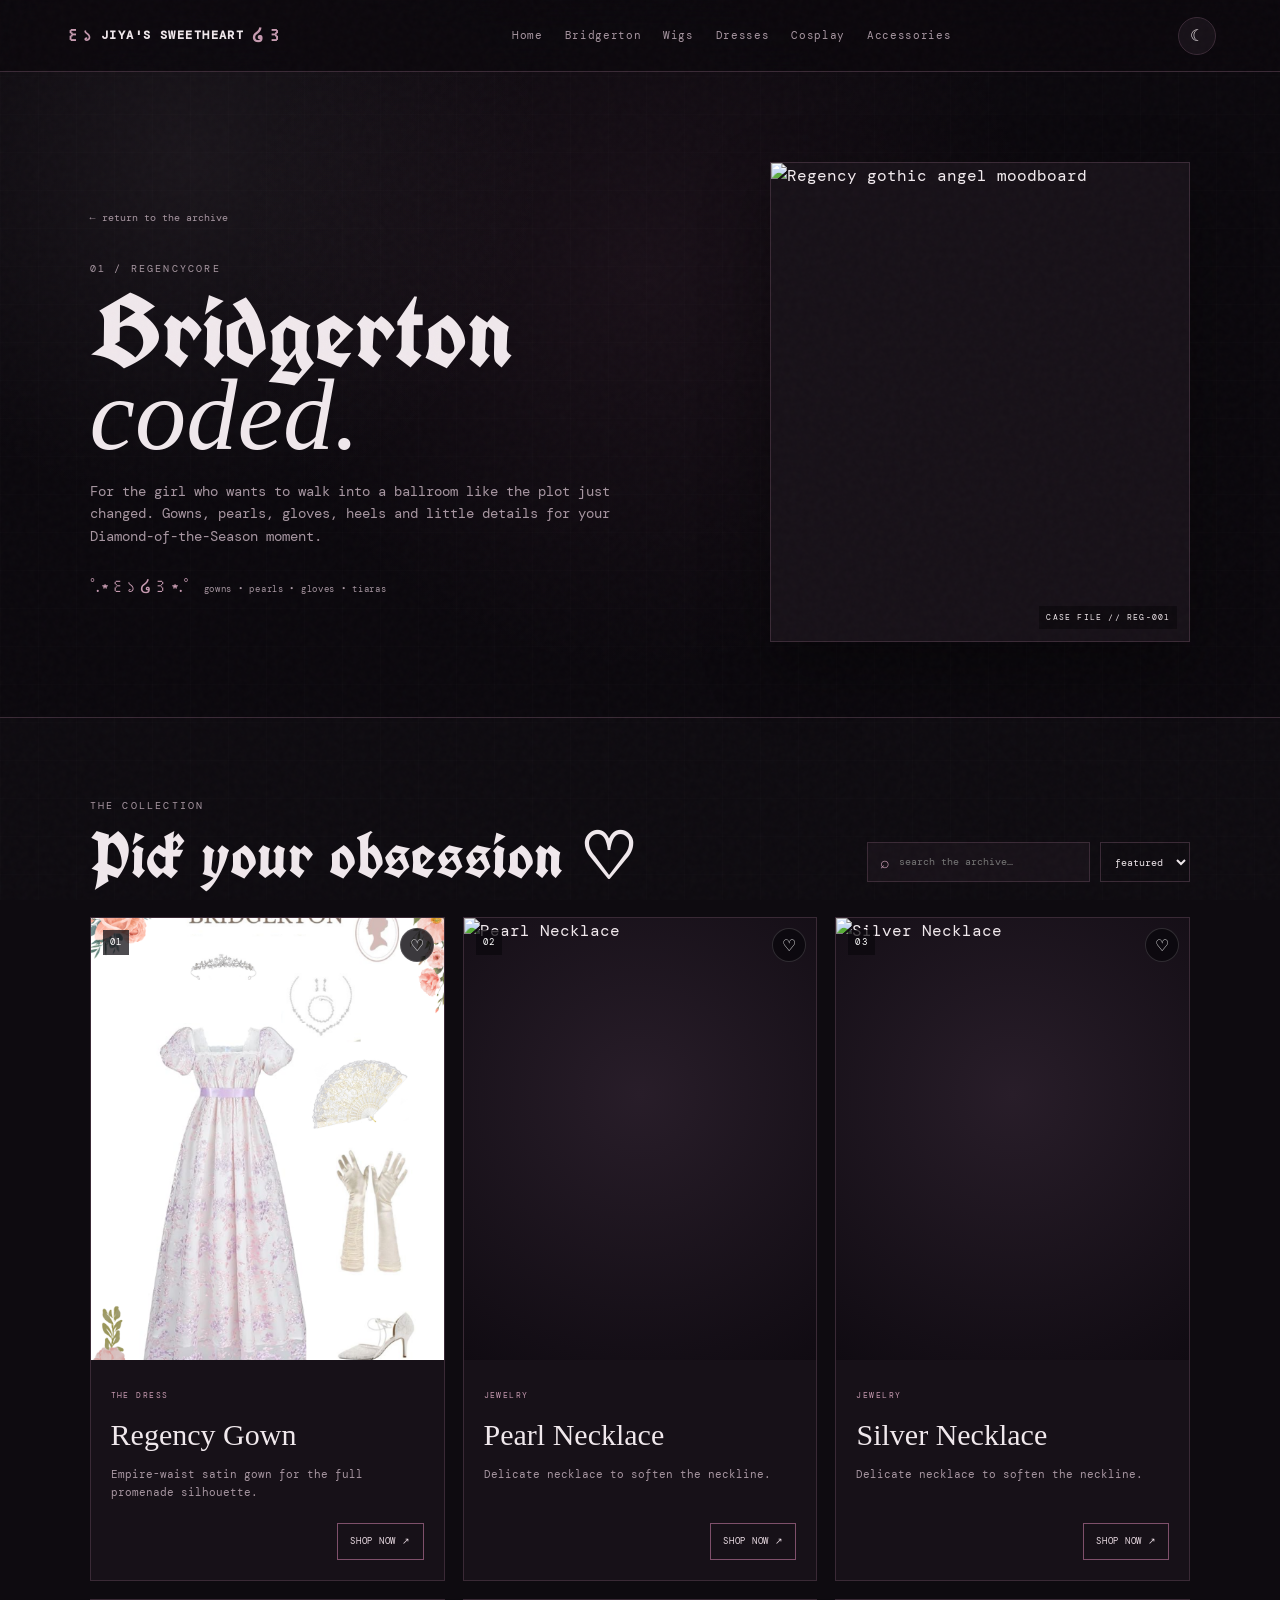
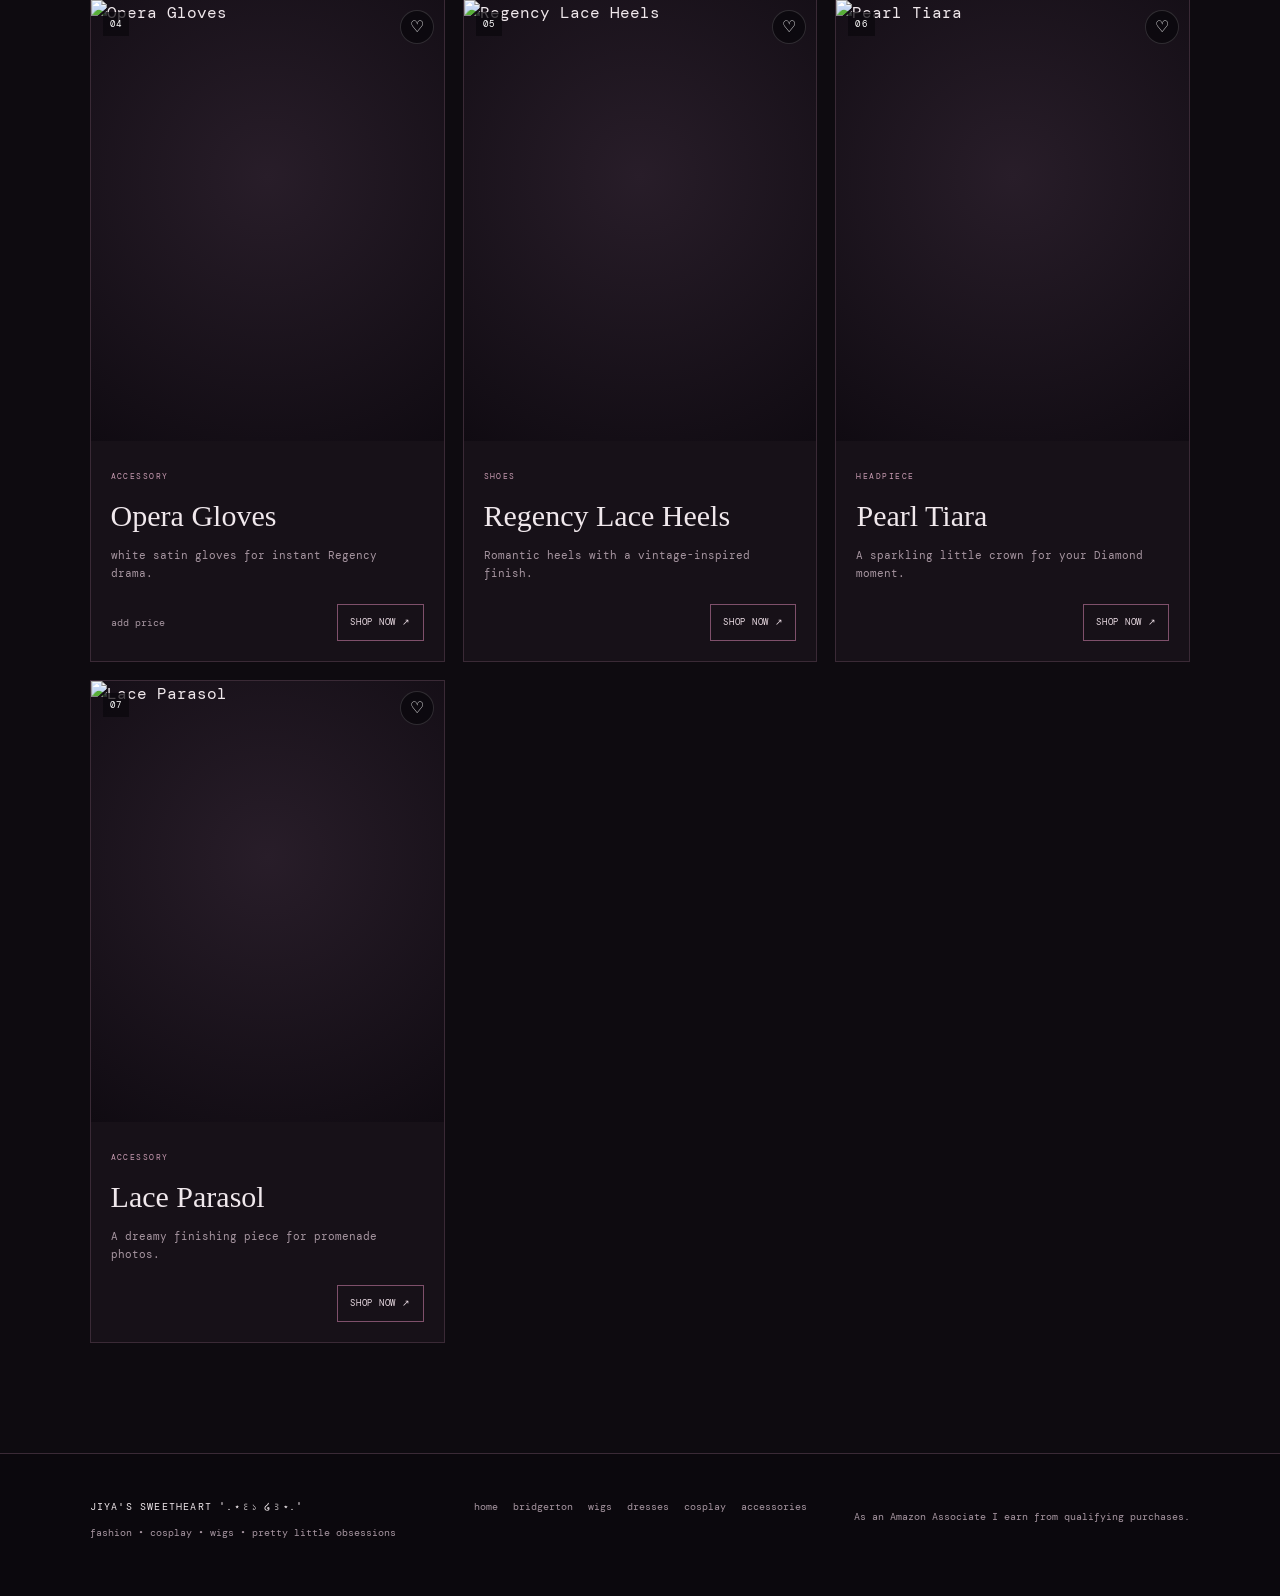
==== bridgerton.html @ 3129eb5d "first" ====
<!DOCTYPE html>
<html lang="en">
<head>
  <meta charset="UTF-8">
  <meta name="viewport" content="width=device-width, initial-scale=1.0">
  <meta name="description" content="Shop a romantic Regencycore collection of gowns, gloves, jewelry, heels and tiaras.">
  <meta name="theme-color" content="#0b080d">
  <title>Bridgerton • Jiya's Sweetheart</title>
  <link rel="stylesheet" href="style.css">
</head>
<body data-page="bridgerton">
  <div class="noise"></div>
  <div id="particles" aria-hidden="true"></div>

  <header class="site-header">
    <a class="brand" href="index.html" aria-label="Jiya's Sweetheart home">
      <span class="brand-wing">꒰১</span>
      <span>JIYA'S SWEETHEART</span>
      <span class="brand-wing">໒꒱</span>
    </a>
    <button class="mobile-menu" aria-label="Open menu">☰</button>
    <nav class="main-nav">
      <a href="index.html">Home</a>
      <a href="bridgerton.html">Bridgerton</a>
      <a href="wigs.html">Wigs</a>
      <a href="dresses.html">Dresses</a>
      <a href="cosplay.html">Cosplay</a>
      <a href="accessories.html">Accessories</a>
    </nav>
    <button class="theme-btn" id="themeToggle" title="Toggle atmosphere">☾</button>
  </header>

  <main>
    <section class="category-hero">
      <div>
        <a class="back-link" href="index.html">← return to the archive</a>
        <p class="eyebrow">01 / REGENCYCORE</p>
        <h1>Bridgerton<br><em>coded.</em></h1>
        <p>For the girl who wants to walk into a ballroom like the plot just changed. Gowns, pearls, gloves, heels and little details for your Diamond-of-the-Season moment.</p>
        <div class="category-sign">˚.⋆꒰১ ໒꒱⋆.˚ <span>gowns • pearls • gloves • tiaras</span></div>
      </div>
      <div class="category-art">
        <img src="https://i.pinimg.com/736x/d9/e8/d2/d9e8d2b4712214a9982bacb20cf7d37c.jpg" alt="Regency gothic angel moodboard">
        <span class="case-stamp">CASE FILE // REG-001</span>
      </div>
    </section>

    <section class="shop-section">
      <div class="shop-toolbar">
        <div>
          <p class="eyebrow">THE COLLECTION</p>
          <h2>Pick your obsession ♡</h2>
        </div>
        <div class="controls">
          <label class="search">
            <span>⌕</span>
            <input data-search type="search" placeholder="search the archive…">
          </label>
          <select data-sort aria-label="Sort products">
            <option value="default">featured</option>
            <option value="az">A → Z</option>
            <option value="za">Z → A</option>
          </select>
        </div>
      </div>
      <div class="product-grid" data-product-grid></div>
      <div class="empty-state" data-empty hidden>
        Nothing here yet… but that's your sign to add a product. ♡
      </div>
    </section>

    
  </main>

  <footer class="site-footer">
    <div>
      <div class="footer-brand">JIYA'S SWEETHEART ˚.⋆꒰১ ໒꒱⋆.˚</div>
      <p>fashion • cosplay • wigs • pretty little obsessions</p>
    </div>
    <div class="footer-links">
      <a href="index.html">home</a>
      <a href="bridgerton.html">bridgerton</a>
      <a href="wigs.html">wigs</a>
      <a href="dresses.html">dresses</a>
      <a href="cosplay.html">cosplay</a>
      <a href="accessories.html">accessories</a>
    </div>
    <p class="disclosure">
      As an Amazon Associate I earn from qualifying purchases.
    </p>
  </footer>

  <script src="products.js"></script>
  <script src="script.js"></script>
</body>
</html>
---- style.css ----
@import url('https://fonts.googleapis.com/css2?family=Cinzel:wght@400;500;600&family=DM+Mono:wght@300;400&family=UnifrakturCook:wght@700&display=swap');

:root{
  --bg:#0b080d;
  --bg-2:#120e14;
  --panel:#171118;
  --panel-2:#201720;
  --text:#f0e8ec;
  --muted:#a796a1;
  --line:#3a2a36;
  --accent:#c79bb1;
  --accent-2:#7f506b;
  --pale:#eadbe3;
  --shadow:rgba(0,0,0,.38);
  --serif:Georgia,"Times New Roman",serif;
  --display:"UnifrakturCook",Georgia,serif;
  --sans:"DM Mono","Courier New",monospace;
  --mouse-x:50vw;
  --mouse-y:30vh;
}
*{box-sizing:border-box}
html{scroll-behavior:smooth}
body{
  margin:0;
  min-height:100vh;
  color:var(--text);
  background:
    radial-gradient(circle at var(--mouse-x) var(--mouse-y), rgba(150,86,121,.10), transparent 25rem),
    radial-gradient(circle at 15% 5%, rgba(206,180,197,.08), transparent 22rem),
    var(--bg);
  font-family:var(--sans);
  line-height:1.6;
  overflow-x:hidden;
}
body:before{
  content:"";
  position:fixed;inset:0;pointer-events:none;z-index:-2;
  background:
    linear-gradient(rgba(255,255,255,.012) 1px,transparent 1px),
    linear-gradient(90deg,rgba(255,255,255,.012) 1px,transparent 1px);
  background-size:38px 38px;
}
body.light-mode{
  --bg:#f6eff2;--bg-2:#fff9fb;--panel:#fffafa;--panel-2:#f1e5eb;
  --text:#281e25;--muted:#6f5c67;--line:#d9c4cf;--accent:#8d4e6e;
  --accent-2:#b27a98;--pale:#3b2632;--shadow:rgba(80,45,65,.15);
}
body.light-mode:before{background:linear-gradient(rgba(70,35,55,.025) 1px,transparent 1px),linear-gradient(90deg,rgba(70,35,55,.025) 1px,transparent 1px)}
a{color:inherit;text-decoration:none}
button,input,select{font:inherit}
.noise{
  position:fixed;inset:0;pointer-events:none;z-index:50;opacity:.05;
  background-image:url("data:image/svg+xml,%3Csvg viewBox='0 0 160 160' xmlns='http://www.w3.org/2000/svg'%3E%3Cfilter id='n'%3E%3CfeTurbulence type='fractalNoise' baseFrequency='.9' numOctaves='3' stitchTiles='stitch'/%3E%3C/filter%3E%3Crect width='100%25' height='100%25' filter='url(%23n)' opacity='.5'/%3E%3C/svg%3E");
}
#particles{position:fixed;inset:0;pointer-events:none;z-index:0;overflow:hidden}
.particle{position:absolute;color:var(--accent);opacity:0;animation:floatParticle linear infinite}
@keyframes floatParticle{0%{transform:translateY(25px) rotate(0);opacity:0}15%{opacity:.5}80%{opacity:.18}100%{transform:translateY(-90px) rotate(120deg);opacity:0}}
.site-header{
  position:sticky;top:0;z-index:40;min-height:72px;padding:0 5vw;
  display:grid;grid-template-columns:auto 1fr auto;align-items:center;gap:25px;
  background:rgba(11,8,13,.82);backdrop-filter:blur(16px);border-bottom:1px solid var(--line)
}
.light-mode .site-header{background:rgba(246,239,242,.82)}
.brand{font-size:12px;letter-spacing:.12em;font-weight:600;display:flex;align-items:center;gap:8px;white-space:nowrap}
.brand-wing{color:var(--accent);font-size:18px}
.main-nav{display:flex;justify-content:center;gap:22px;font-size:11px;letter-spacing:.06em}
.main-nav a{color:var(--muted);transition:.2s}
.main-nav a:hover,.main-nav a.active{color:var(--text)}
.main-nav a.active:after{content:"  ♡";color:var(--accent)}
.theme-btn,.mobile-menu{border:1px solid var(--line);background:var(--panel);color:var(--text);width:38px;height:38px;border-radius:50%;cursor:pointer}
.mobile-menu{display:none}
main{position:relative;z-index:1}
.home-hero{
  min-height:calc(100vh - 72px);padding:8vh 7vw;display:grid;grid-template-columns:1fr 1fr;gap:7vw;align-items:center
}
.eyebrow{font-size:10px;letter-spacing:.22em;color:var(--muted);font-weight:400;margin:0 0 14px}
.hero-copy h1{font-family:var(--display);font-size:clamp(64px,8vw,120px);line-height:.82;font-weight:700;margin:0;letter-spacing:.01em}
.hero-copy h1 span{display:block;color:var(--accent)}
.subtitle{font-family:var(--serif);color:var(--accent);font-size:24px;margin:18px 0 5px}
.hero-description{max-width:600px;color:var(--muted);font-size:14px;margin:20px 0 28px}
.hero-actions{display:flex;flex-wrap:wrap;gap:10px}
.btn{display:inline-flex;align-items:center;justify-content:center;gap:12px;border-radius:4px;padding:12px 18px;font-size:10px;letter-spacing:.1em;text-transform:uppercase;cursor:pointer;transition:.25s;border:1px solid var(--line)}
.btn-primary{background:var(--accent);color:#180e14;border-color:var(--accent)}
.btn-primary:hover{transform:translateY(-3px);box-shadow:0 12px 30px rgba(199,155,177,.18)}
.btn-ghost{background:transparent;color:var(--text)}
.btn-ghost:hover{border-color:var(--accent);color:var(--accent)}
.status-line{font-size:10px;color:var(--muted);margin-top:25px}
.pulse-dot{display:inline-block;width:7px;height:7px;border-radius:50%;background:var(--accent);margin-right:8px;box-shadow:0 0 0 0 rgba(199,155,177,.5);animation:pulse 2s infinite}
@keyframes pulse{70%{box-shadow:0 0 0 8px transparent}}
.hero-art{position:relative;min-height:620px}
.hero-frame{position:absolute;overflow:hidden;border:1px solid var(--line);background:var(--panel);box-shadow:0 25px 60px var(--shadow)}
.hero-frame img{display:block;width:100%;height:100%;object-fit:cover;filter:saturate(.75) contrast(1.03)}
.hero-frame-main{width:min(520px,85%);height:560px;right:5%;top:5%;transform:rotate(2deg)}
.hero-frame-small{width:250px;height:170px;left:0;bottom:5%;transform:rotate(-5deg);z-index:2}
.frame-stamp{position:absolute;left:12px;bottom:10px;font-size:8px;letter-spacing:.16em;background:rgba(11,8,13,.75);padding:4px 7px}
.spirit-gif{position:absolute;width:120px;height:120px;right:-1%;bottom:0;object-fit:contain;filter:drop-shadow(0 10px 15px var(--shadow))}
.chapter-strip{display:flex;justify-content:space-around;gap:20px;flex-wrap:wrap;padding:13px 5vw;border-top:1px solid var(--line);border-bottom:1px solid var(--line);font-size:9px;letter-spacing:.1em;color:var(--muted);text-transform:uppercase}
.section{padding:110px 7vw}
.section-head{display:flex;align-items:end;justify-content:space-between;gap:25px;margin-bottom:38px}
.section-head h2,.shop-toolbar h2{font-family:var(--display);font-size:clamp(46px,5vw,75px);line-height:.85;font-weight:700;margin:0}
.section-head h2 em,.shop-toolbar h2 em{font-family:var(--serif);font-weight:400}
.text-link{font-size:10px;color:var(--muted);border-bottom:1px solid var(--line);padding-bottom:5px}
.story-grid{display:grid;grid-template-columns:1.4fr 1fr;grid-template-rows:360px 360px;gap:16px}
.story-card{position:relative;overflow:hidden;border:1px solid var(--line);background:var(--panel);min-height:0}
.story-card.large{grid-row:1 / span 2}
.story-card img{width:100%;height:100%;object-fit:cover;filter:grayscale(.15) contrast(1.04);transition:transform .7s,filter .7s}
.story-card:hover img{transform:scale(1.045);filter:grayscale(0) contrast(1.07)}
.story-overlay{position:absolute;inset:auto 0 0;padding:60px 25px 25px;background:linear-gradient(transparent,rgba(5,3,7,.92));text-shadow:0 2px 14px #000}
.story-overlay span{font-size:9px;letter-spacing:.18em;color:#dcc4d0}
.story-overlay h3{font-family:var(--display);font-size:48px;line-height:.8;margin:10px 0}
.story-overlay small{color:#c7b5be;font-size:9px}
.manifesto{display:grid;grid-template-columns:180px 1fr;gap:45px;align-items:center;background:linear-gradient(90deg,rgba(127,80,107,.12),transparent)}
.manifesto-gif{border:1px solid var(--line);background:var(--panel);display:grid;place-items:center;aspect-ratio:1}
.manifesto-gif img{width:100%;height:100%;object-fit:cover}
.manifesto h2{font-family:var(--display);font-size:clamp(45px,6vw,78px);line-height:.82;margin:0 0 20px}
.manifesto h2 em{font-family:var(--serif);font-weight:400}
.manifesto p{max-width:720px;color:var(--muted);font-size:14px}
.tiny{color:var(--accent)!important;font-size:11px!important}
.quick-fate{padding-top:40px}
.fate-box{border:1px solid var(--line);background:var(--panel);padding:45px;display:flex;justify-content:space-between;align-items:center;gap:25px}
#fateResult{display:flex;flex-direction:column;gap:5px}
#fateResult small{font-size:9px;letter-spacing:.16em;color:var(--muted)}
#fateResult strong{font-family:var(--serif);font-size:24px;font-weight:400}
#fateResult a{color:var(--accent);font-size:10px}
.fate-pop{animation:fatePop .5s}
@keyframes fatePop{0%{opacity:.3;transform:translateX(-10px)}100%{opacity:1;transform:none}}
.site-footer{padding:45px 7vw;border-top:1px solid var(--line);display:grid;grid-template-columns:1fr auto 1fr;gap:30px;align-items:start;color:var(--muted);font-size:10px}
.footer-brand{color:var(--text);letter-spacing:.12em}
.footer-links{display:flex;gap:15px;flex-wrap:wrap;justify-content:center}
.footer-links a:hover{color:var(--accent)}
.disclosure{text-align:right}
.category-hero{padding:90px 7vw 75px;display:grid;grid-template-columns:1fr 420px;gap:8vw;align-items:center}
.back-link{display:inline-block;color:var(--muted);font-size:10px;margin-bottom:35px}
.category-hero h1{font-family:var(--display);font-size:clamp(65px,8vw,115px);line-height:.78;margin:0 0 25px}
.category-hero h1 em{font-family:var(--serif);font-weight:400}
.category-hero>div>p:not(.eyebrow):not(.back-link){max-width:650px;color:var(--muted);font-size:14px}
.category-sign{margin-top:25px;color:var(--accent);font-family:var(--serif);font-size:18px}
.category-sign span{font-family:var(--sans);font-size:9px;color:var(--muted);margin-left:10px;letter-spacing:.08em}
.category-art{position:relative;height:480px;border:1px solid var(--line);overflow:hidden;background:var(--panel);box-shadow:0 25px 60px var(--shadow)}
.category-art img{width:100%;height:100%;object-fit:cover;filter:grayscale(.12) contrast(1.04)}
.case-stamp{position:absolute;right:12px;bottom:12px;font-size:8px;letter-spacing:.15em;background:rgba(11,8,13,.75);padding:5px 7px}
.shop-section{padding:80px 7vw 110px;background:rgba(255,255,255,.015);border-top:1px solid var(--line)}
.shop-toolbar{display:flex;justify-content:space-between;align-items:end;gap:30px;margin-bottom:35px}
.controls{display:flex;gap:10px;align-items:center}
.search{display:flex;align-items:center;gap:7px;border:1px solid var(--line);background:var(--panel);padding:0 12px;height:40px}
.search span{color:var(--accent)}
.search input,.controls select{border:0;outline:0;background:transparent;color:var(--text);font-size:10px}
.search input{width:180px}
.controls select{border:1px solid var(--line);height:40px;padding:0 10px}
.controls select option{background:var(--bg-2);color:var(--text)}
.product-grid{display:grid;grid-template-columns:repeat(3,1fr);gap:18px}
.product-card{background:var(--panel);border:1px solid var(--line);overflow:hidden;transition:.25s;box-shadow:0 10px 25px transparent}
.product-card:hover{transform:translateY(-5px);border-color:#5b4152;box-shadow:0 22px 45px var(--shadow)}
.product-photo{position:relative;aspect-ratio:4/5;background:radial-gradient(circle at 50% 40%,#281d29,#100b12);overflow:hidden}
.product-photo img{width:100%;height:100%;object-fit:cover;display:block}
.product-index{ position:absolute;
  top:12px;
  left:12px;
  z-index:2;
  font-size:9px;
  letter-spacing:.16em;
  background:rgba(11,8,13,.72);
  color:#fff;
  padding:5px 7px;
}

.light-mode .product-index{
  background:rgba(255,250,252,.9);
  color:#281e25;}
  .heart-btn{
  position:absolute;
  top:10px;
  right:10px;
  z-index:3;
  width:34px;
  height:34px;
  border:1px solid #ffffff24;
  border-radius:50%;
  background:#0b080dcc;
  color:white;
  cursor:pointer;
}

.light-mode .heart-btn{
  background:rgba(255,250,252,.92);
  color:#281e25;
  border-color:#d9c4cf;
}
.heart-btn.saved{color:#e7a6c2;border-color:#8d4e6e}
.product-info{padding:20px}
.product-category{font-size:8px;letter-spacing:.18em;color:var(--accent)}
.product-info h3{font-family:var(--serif);font-size:30px;font-weight:400;margin:6px 0 7px}
.product-info p{color:var(--muted);font-size:11px;min-height:42px;margin:0 0 15px}
.product-bottom{display:flex;align-items:center;justify-content:space-between;gap:10px}
.price{font-size:10px;color:var(--muted)}
.shop-button{padding:10px 12px;border:1px solid var(--accent-2);color:var(--pale);font-size:9px;letter-spacing:.08em}
.shop-button:hover{background:var(--accent);color:#160e13}
.shop-button.disabled{color:var(--muted);border-color:var(--line);cursor:not-allowed}
.empty-state{padding:70px;text-align:center;color:var(--muted);border:1px dashed var(--line)}
.add-product-note{margin:0 7vw 100px;padding:40px;border:1px dashed var(--line);background:var(--panel);display:grid;grid-template-columns:70px 1fr;gap:25px}
.note-mark{font-size:36px;color:var(--accent)}
.add-product-note h2{font-family:var(--serif);font-size:36px;font-weight:400;margin:0 0 8px}
.add-product-note p{color:var(--muted);font-size:12px;max-width:700px}
code{color:var(--accent);font-family:var(--sans)}

@media(max-width:1050px){
  .main-nav{gap:12px}
  .hero-art{min-height:540px}
  .hero-frame-main{height:500px}
  .product-grid{grid-template-columns:repeat(2,1fr)}
}
@media(max-width:800px){
  .site-header{grid-template-columns:1fr auto auto;padding:0 5vw}
  .main-nav{display:none;position:absolute;top:72px;left:0;right:0;padding:18px 7vw;background:var(--bg);border-bottom:1px solid var(--line);flex-direction:column;align-items:flex-start}
  .main-nav.open{display:flex}
  .mobile-menu{display:block}
  .home-hero,.category-hero{grid-template-columns:1fr}
  .home-hero{padding:70px 7vw}
  .hero-art{order:-1;min-height:500px}
  .hero-frame-main{right:3%;height:430px;width:78%}
  .hero-frame-small{width:45%;height:145px}
  .category-art{height:400px;order:-1}
  .story-grid{grid-template-columns:1fr 1fr;grid-template-rows:300px 300px}
  .story-card.large{grid-row:auto;grid-column:1 / span 2}
  .manifesto{grid-template-columns:120px 1fr}
  .fate-box{flex-direction:column;align-items:flex-start}
  .shop-toolbar{align-items:flex-start;flex-direction:column}
  .controls{width:100%;flex-wrap:wrap}
  .search{flex:1}
  .search input{width:100%}
  .site-footer{grid-template-columns:1fr}
  .footer-links{justify-content:flex-start}
  .disclosure{text-align:left}
}
@media(max-width:560px){
  .brand{font-size:10px}
  .theme-btn{display:none}
  .hero-copy h1{font-size:68px}
  .hero-art{min-height:430px}
  .hero-frame-main{height:360px}
  .hero-frame-small{height:120px}
  .spirit-gif{width:90px;height:90px}
  .section{padding:80px 6vw}
  .section-head{align-items:flex-start;flex-direction:column}
  .story-grid{display:grid;grid-template-columns:1fr;grid-template-rows:360px 250px 250px}
  .story-card.large{grid-column:auto}
  .manifesto{grid-template-columns:1fr}
  .manifesto-gif{max-width:150px}
  .category-hero{padding:60px 6vw}
  .category-art{height:340px}
  .product-grid{grid-template-columns:1fr}
  .shop-section{padding:65px 6vw 80px}
  .add-product-note{margin:0 6vw 80px;grid-template-columns:1fr;padding:28px}
}
@media(prefers-reduced-motion:reduce){
  *,*:before,*:after{scroll-behavior:auto!important;animation:none!important;transition:none!important}
}

.light-mode .story-overlay {
  color: #fff;
  text-shadow:
    0 1px 3px rgba(0, 0, 0, 0.35),
    0 2px 8px rgba(0, 0, 0, 0.25);
}

.light-mode .story-overlay span,
.light-mode .story-overlay h3,
.light-mode .story-overlay small {
  color: #fff;
}

.light-mode .story-overlay h3 {
  text-shadow:
    0 2px 6px rgba(0, 0, 0, 0.35);
}
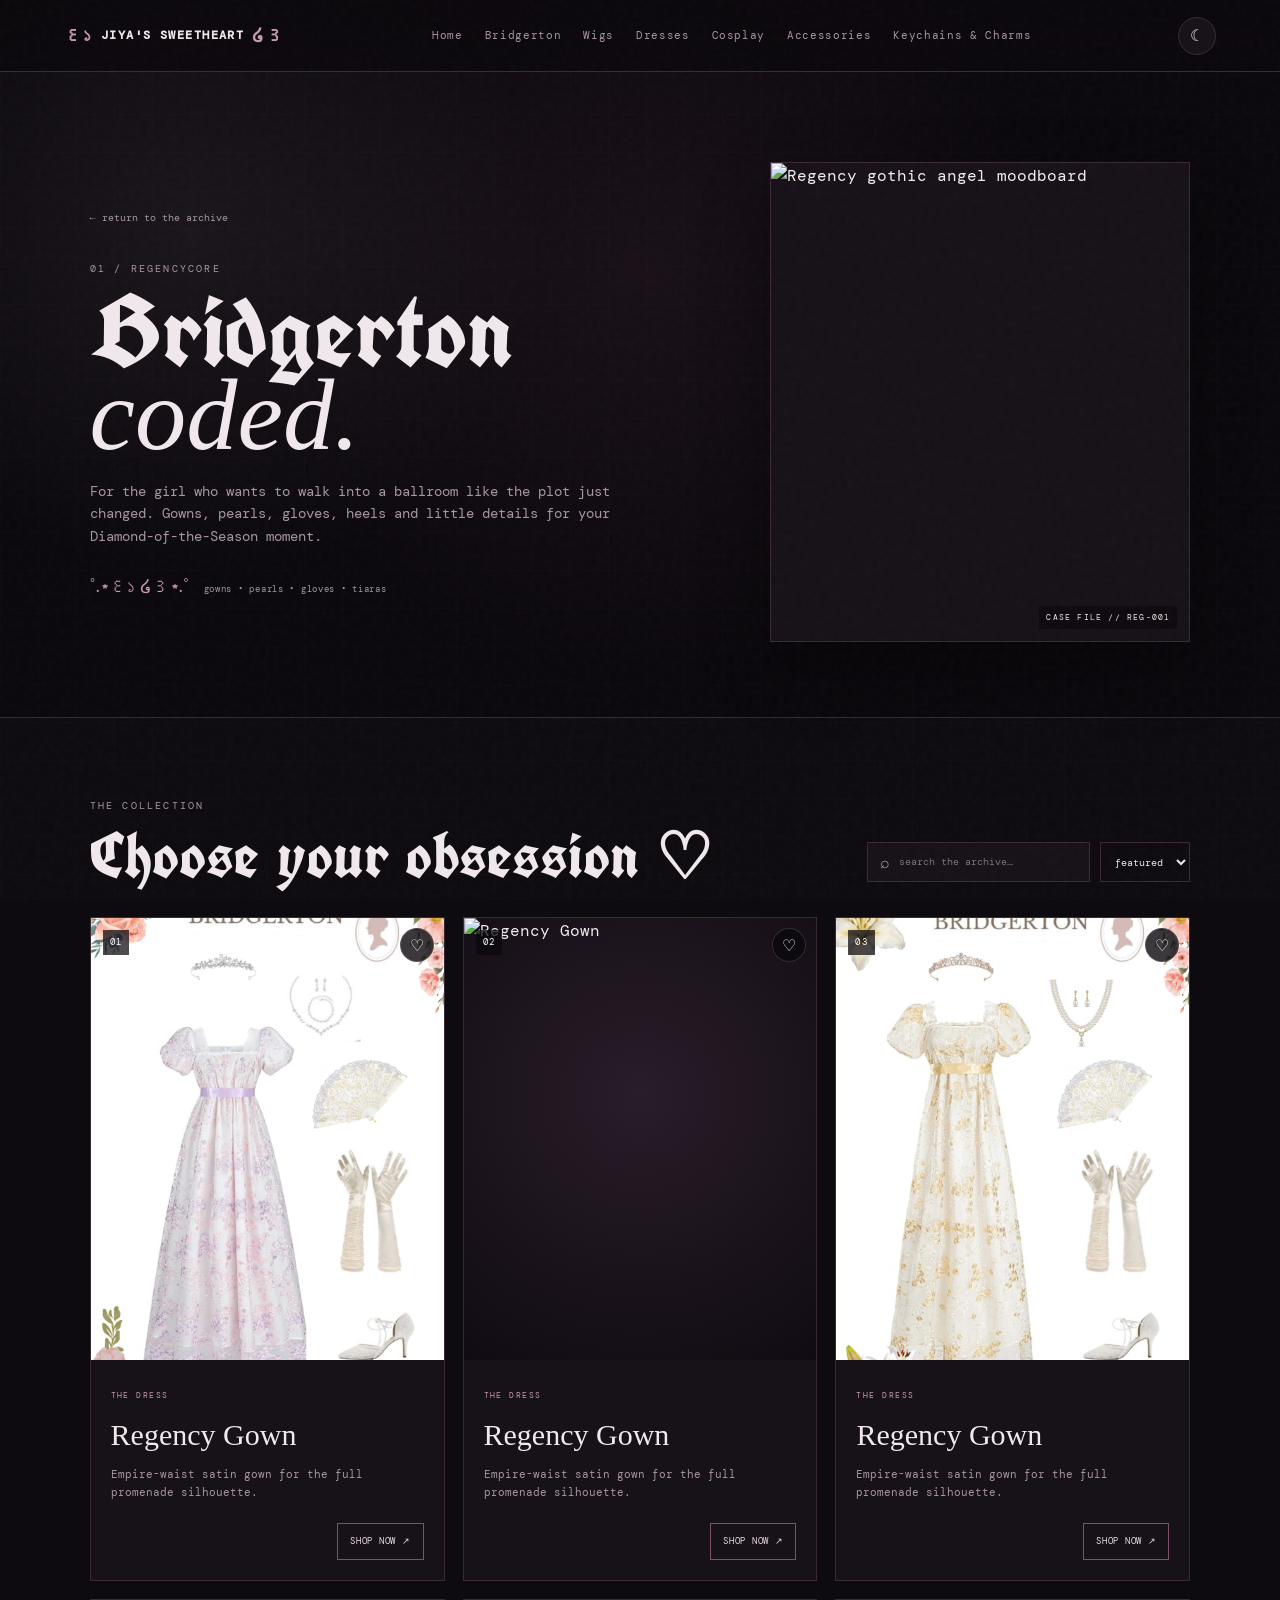
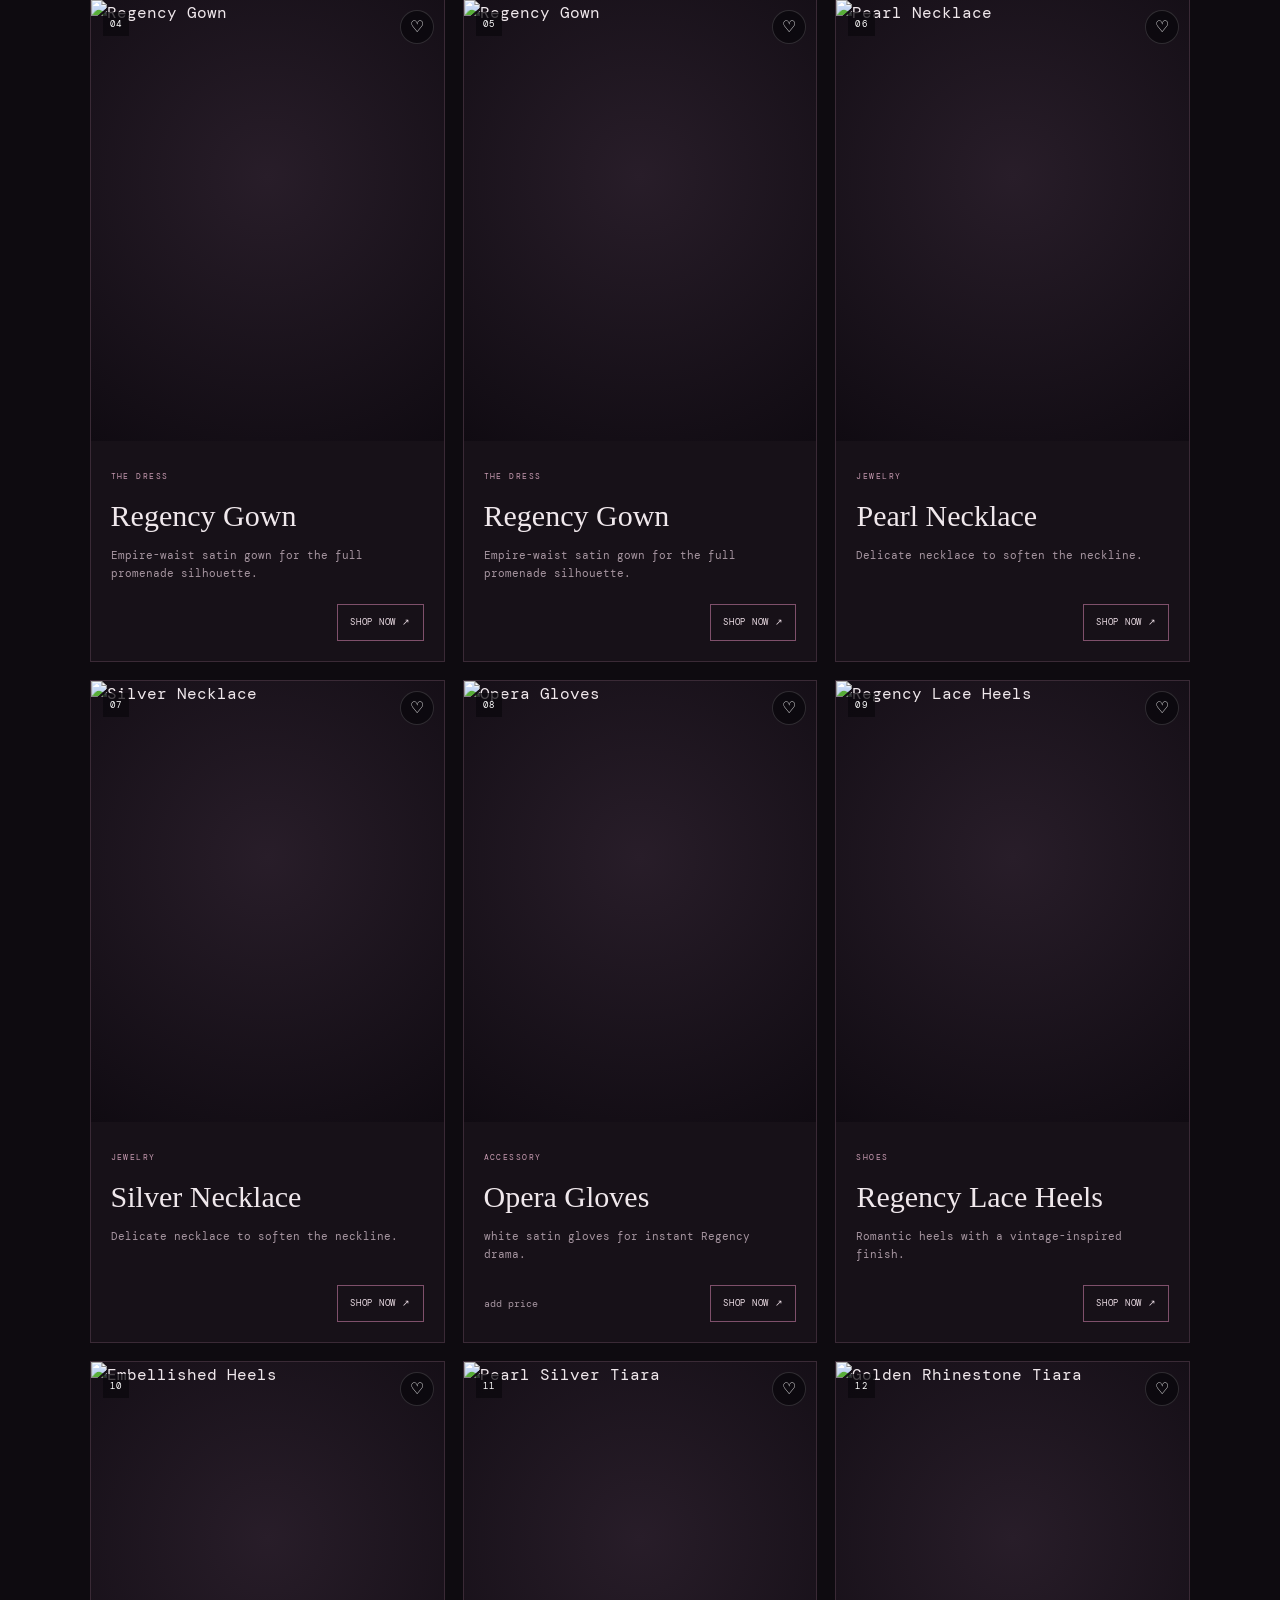
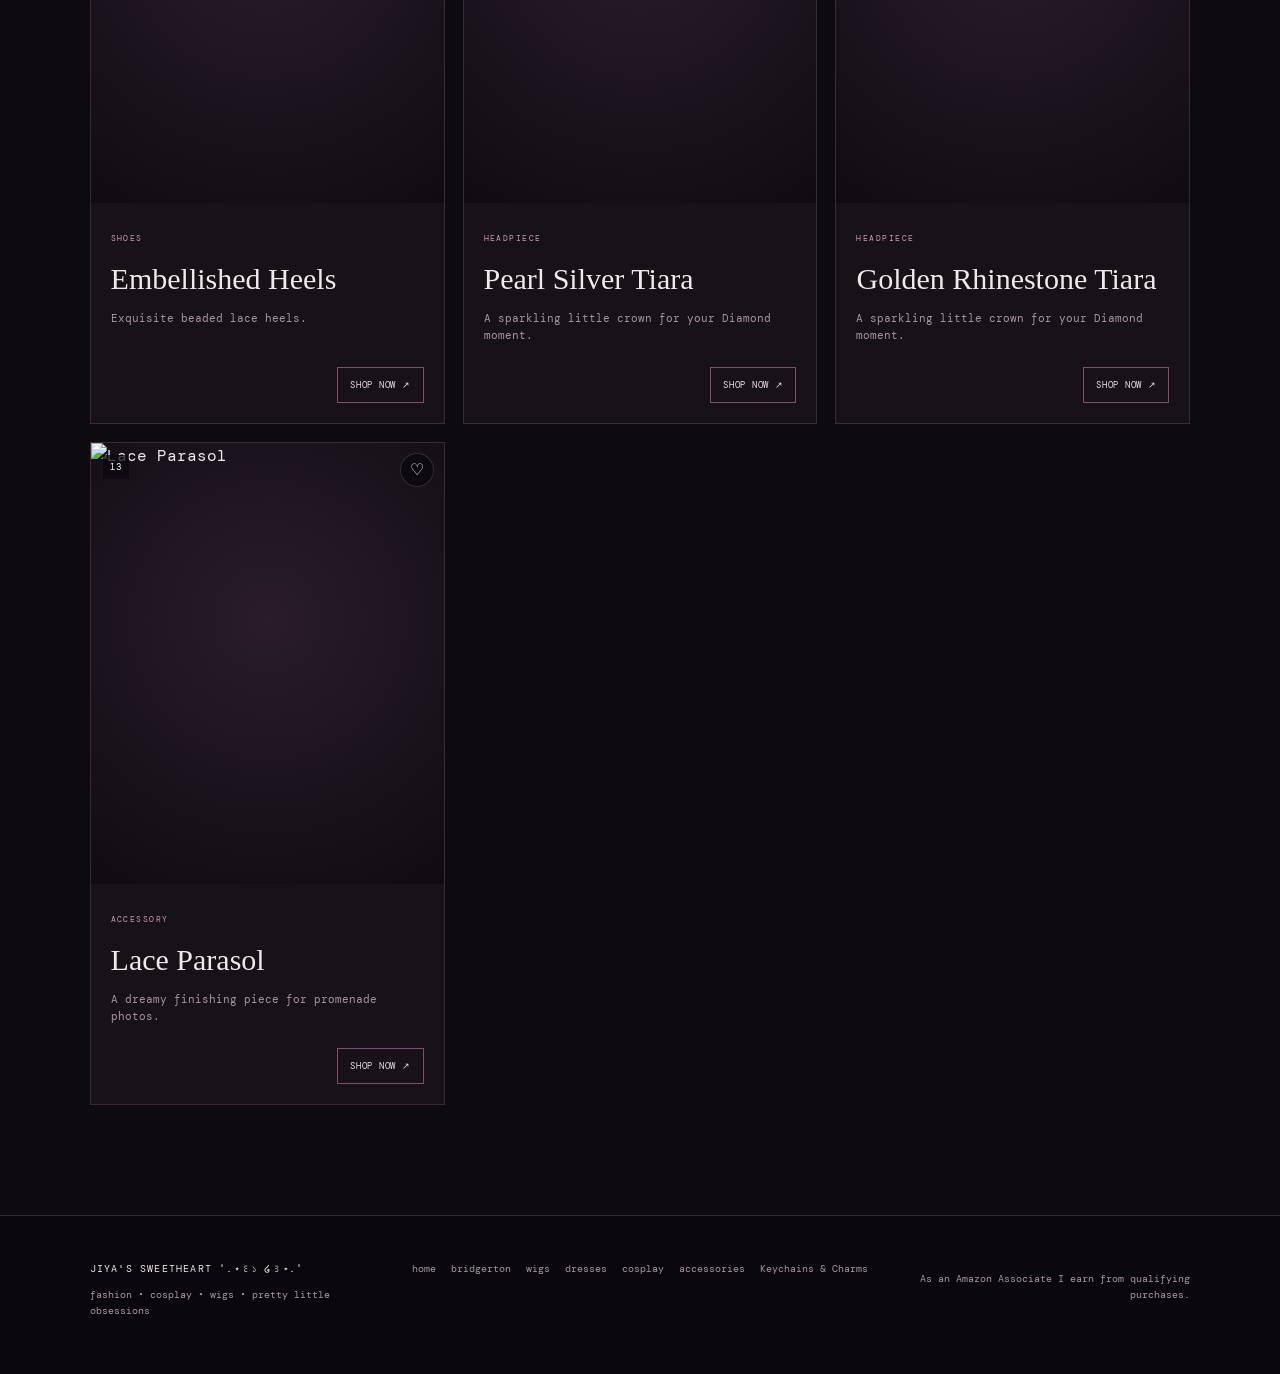
==== commit 7baaea1e: "added more products + changed some keywords" ====
--- a/bridgerton.html
+++ b/bridgerton.html
@@ -26,6 +26,7 @@
       <a href="dresses.html">Dresses</a>
       <a href="cosplay.html">Cosplay</a>
       <a href="accessories.html">Accessories</a>
+      <a href="keychains.html">Keychains & Charms</a>
     </nav>
     <button class="theme-btn" id="themeToggle" title="Toggle atmosphere">☾</button>
   </header>
@@ -49,7 +50,7 @@
       <div class="shop-toolbar">
         <div>
           <p class="eyebrow">THE COLLECTION</p>
-          <h2>Pick your obsession ♡</h2>
+          <h2>Choose your obsession ♡</h2>
         </div>
         <div class="controls">
           <label class="search">
@@ -84,6 +85,7 @@
       <a href="dresses.html">dresses</a>
       <a href="cosplay.html">cosplay</a>
       <a href="accessories.html">accessories</a>
+      <a href="keychains.html">Keychains & Charms</a>
     </div>
     <p class="disclosure">
       As an Amazon Associate I earn from qualifying purchases.
